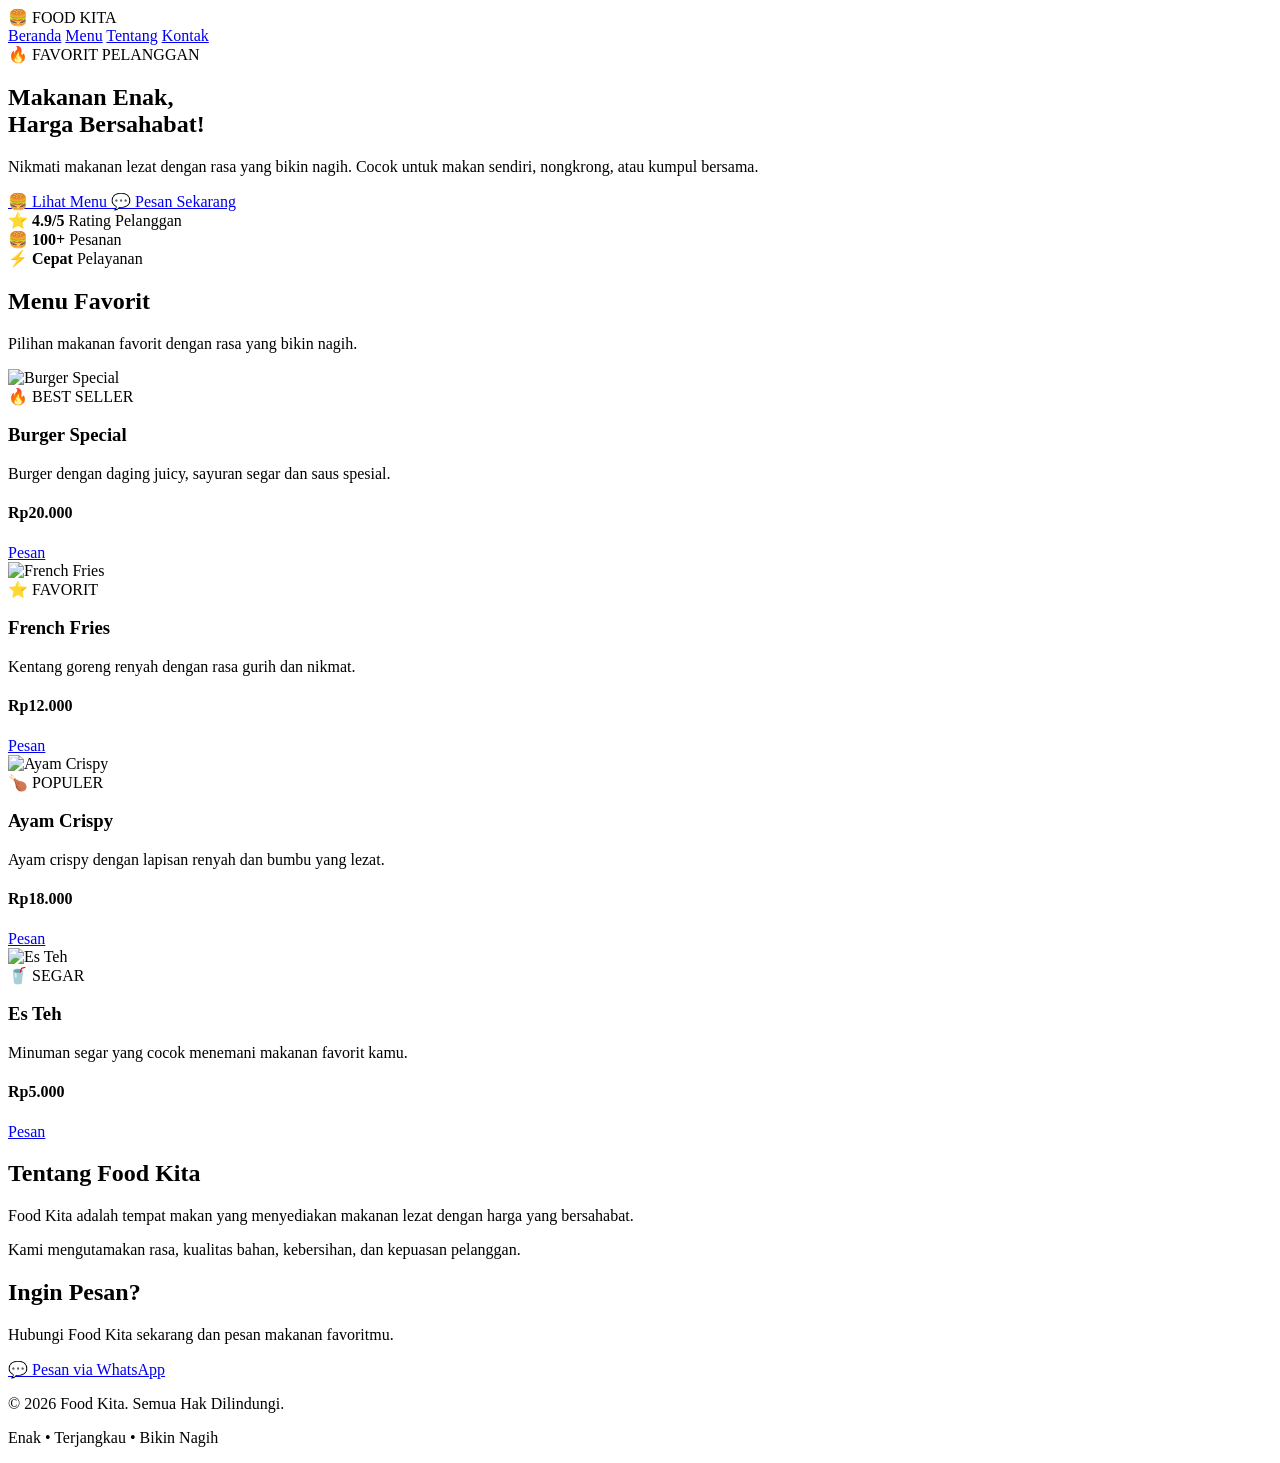
==== Food_kita/index.html @ 977f1ad2 "Menambahkan demo Food kita" ====
<!DOCTYPE html>
<html lang="id">

<head>
    <meta charset="UTF-8">
    <meta name="viewport" content="width=device-width, initial-scale=1.0">

    <title>Food Kita - Makanan Lezat</title>

    <link rel="stylesheet" href="food.css">
</head>

<body>

    <!-- NAVBAR -->
    <header>

        <div class="logo">🍔 FOOD KITA</div>

        <nav>
            <a href="#beranda">Beranda</a>
            <a href="#menu">Menu</a>
            <a href="#tentang">Tentang</a>
            <a href="#kontak">Kontak</a>
        </nav>

    </header>


  <!-- HERO -->
<section class="hero" id="beranda">

    <div class="hero-content">

        <span class="hero-badge">
            🔥 FAVORIT PELANGGAN
        </span>

        <h1>
            Makanan Enak,<br>
            Harga Bersahabat!
        </h1>

        <p>
            Nikmati makanan lezat dengan rasa yang bikin nagih.
            Cocok untuk makan sendiri, nongkrong, atau kumpul bersama.
        </p>

        <div class="hero-buttons">

            <a href="#menu" class="btn">
                🍔 Lihat Menu
            </a>

            <a
                href="https://wa.me/6285773304231?text=Halo%20Food%20Kita%2C%20saya%20ingin%20memesan%20makanan."
                class="btn-outline"
                target="_blank"
                rel="noopener noreferrer">
                💬 Pesan Sekarang
            </a>

        </div>

        <div class="hero-info">

            <div>
                <strong>⭐ 4.9/5</strong>
                <span>Rating Pelanggan</span>
            </div>

            <div>
                <strong>🍔 100+</strong>
                <span>Pesanan</span>
            </div>

            <div>
                <strong>⚡ Cepat</strong>
                <span>Pelayanan</span>
            </div>

        </div>

    </div>

</section>
   <!-- MENU -->
<section class="section" id="menu">

    <h2>Menu Favorit</h2>

    <p class="menu-subtitle">
        Pilihan makanan favorit dengan rasa yang bikin nagih.
    </p>

    <div class="menu-container">

        <!-- BURGER -->
        <div class="menu-card">

            <div class="food-image">
                <img
                    src="https://images.unsplash.com/photo-1568901346375-23c9450c58cd?auto=format&fit=crop&w=700&q=85"
                    alt="Burger Special">
            </div>

            <div class="menu-content">

                <span class="menu-label">
                    🔥 BEST SELLER
                </span>

                <h3>Burger Special</h3>

                <p>
                    Burger dengan daging juicy,
                    sayuran segar dan saus spesial.
                </p>

                <div class="menu-bottom">

                    <h4>Rp20.000</h4>

                    <a
                        href="https://wa.me/6285773304231?text=Halo%20Food%20Kita%2C%20saya%20ingin%20memesan%20Burger%20Special%20seharga%20Rp20.000."
                        target="_blank"
                        rel="noopener noreferrer">
                        Pesan
                    </a>

                </div>

            </div>

        </div>


        <!-- FRENCH FRIES -->
        <div class="menu-card">

            <div class="food-image">
                <img
                    src="https://images.unsplash.com/photo-1573080496219-bb080dd4f877?auto=format&fit=crop&w=700&q=85"
                    alt="French Fries">
            </div>

            <div class="menu-content">

                <span class="menu-label">
                    ⭐ FAVORIT
                </span>

                <h3>French Fries</h3>

                <p>
                    Kentang goreng renyah dengan
                    rasa gurih dan nikmat.
                </p>

                <div class="menu-bottom">

                    <h4>Rp12.000</h4>

                    <a
                        href="https://wa.me/6285773304231?text=Halo%20Food%20Kita%2C%20saya%20ingin%20memesan%20French%20Fries%20seharga%20Rp12.000."
                        target="_blank"
                        rel="noopener noreferrer">
                        Pesan
                    </a>

                </div>

            </div>

        </div>


        <!-- AYAM CRISPY -->
        <div class="menu-card">

            <div class="food-image">
                <img
                    src="https://images.unsplash.com/photo-1626082927389-6cd097cdc6ec?auto=format&fit=crop&w=700&q=85"
                    alt="Ayam Crispy">
            </div>

            <div class="menu-content">

                <span class="menu-label">
                    🍗 POPULER
                </span>

                <h3>Ayam Crispy</h3>

                <p>
                    Ayam crispy dengan lapisan renyah
                    dan bumbu yang lezat.
                </p>

                <div class="menu-bottom">

                    <h4>Rp18.000</h4>

                    <a
                        href="https://wa.me/6285773304231?text=Halo%20Food%20Kita%2C%20saya%20ingin%20memesan%20Ayam%20Crispy%20seharga%20Rp18.000."
                        target="_blank"
                        rel="noopener noreferrer">
                        Pesan
                    </a>

                </div>

            </div>

        </div>


        <!-- ES TEH -->
        <div class="menu-card">

            <div class="food-image">
                <img
                    src="https://images.unsplash.com/photo-1556679343-c7306c1976bc?auto=format&fit=crop&w=700&q=85"
                    alt="Es Teh">
            </div>

            <div class="menu-content">

                <span class="menu-label">
                    🥤 SEGAR
                </span>

                <h3>Es Teh</h3>

                <p>
                    Minuman segar yang cocok
                    menemani makanan favorit kamu.
                </p>

                <div class="menu-bottom">

                    <h4>Rp5.000</h4>

                    <a
                        href="https://wa.me/6285773304231?text=Halo%20Food%20Kita%2C%20saya%20ingin%20memesan%20Es%20Teh%20seharga%20Rp5.000."
                        target="_blank"
                        rel="noopener noreferrer">
                        Pesan
                    </a>

                </div>

            </div>

        </div>

    </div>

</section>

    <!-- TENTANG -->
    <section class="about" id="tentang">

        <div class="about-content">

            <h2>Tentang Food Kita</h2>

            <p>
                Food Kita adalah tempat makan yang menyediakan
                makanan lezat dengan harga yang bersahabat.
            </p>

            <p>
                Kami mengutamakan rasa, kualitas bahan,
                kebersihan, dan kepuasan pelanggan.
            </p>

        </div>

    </section>


    <!-- KONTAK -->
    <section class="contact" id="kontak">

        <h2>Ingin Pesan?</h2>

        <p>
            Hubungi Food Kita sekarang dan pesan makanan favoritmu.
        </p>

        <a
            href="https://wa.me/6285773304231?text=Halo%20Food%20Kita%2C%20saya%20ingin%20memesan%20makanan."
            class="whatsapp"
            target="_blank"
            rel="noopener noreferrer">
            💬 Pesan via WhatsApp
        </a>

    </section>


    <!-- FOOTER -->
    <footer>

        <p>
            © 2026 Food Kita. Semua Hak Dilindungi.
        </p>

        <p>
            Enak • Terjangkau • Bikin Nagih
        </p>

    </footer>

</body>

</html>
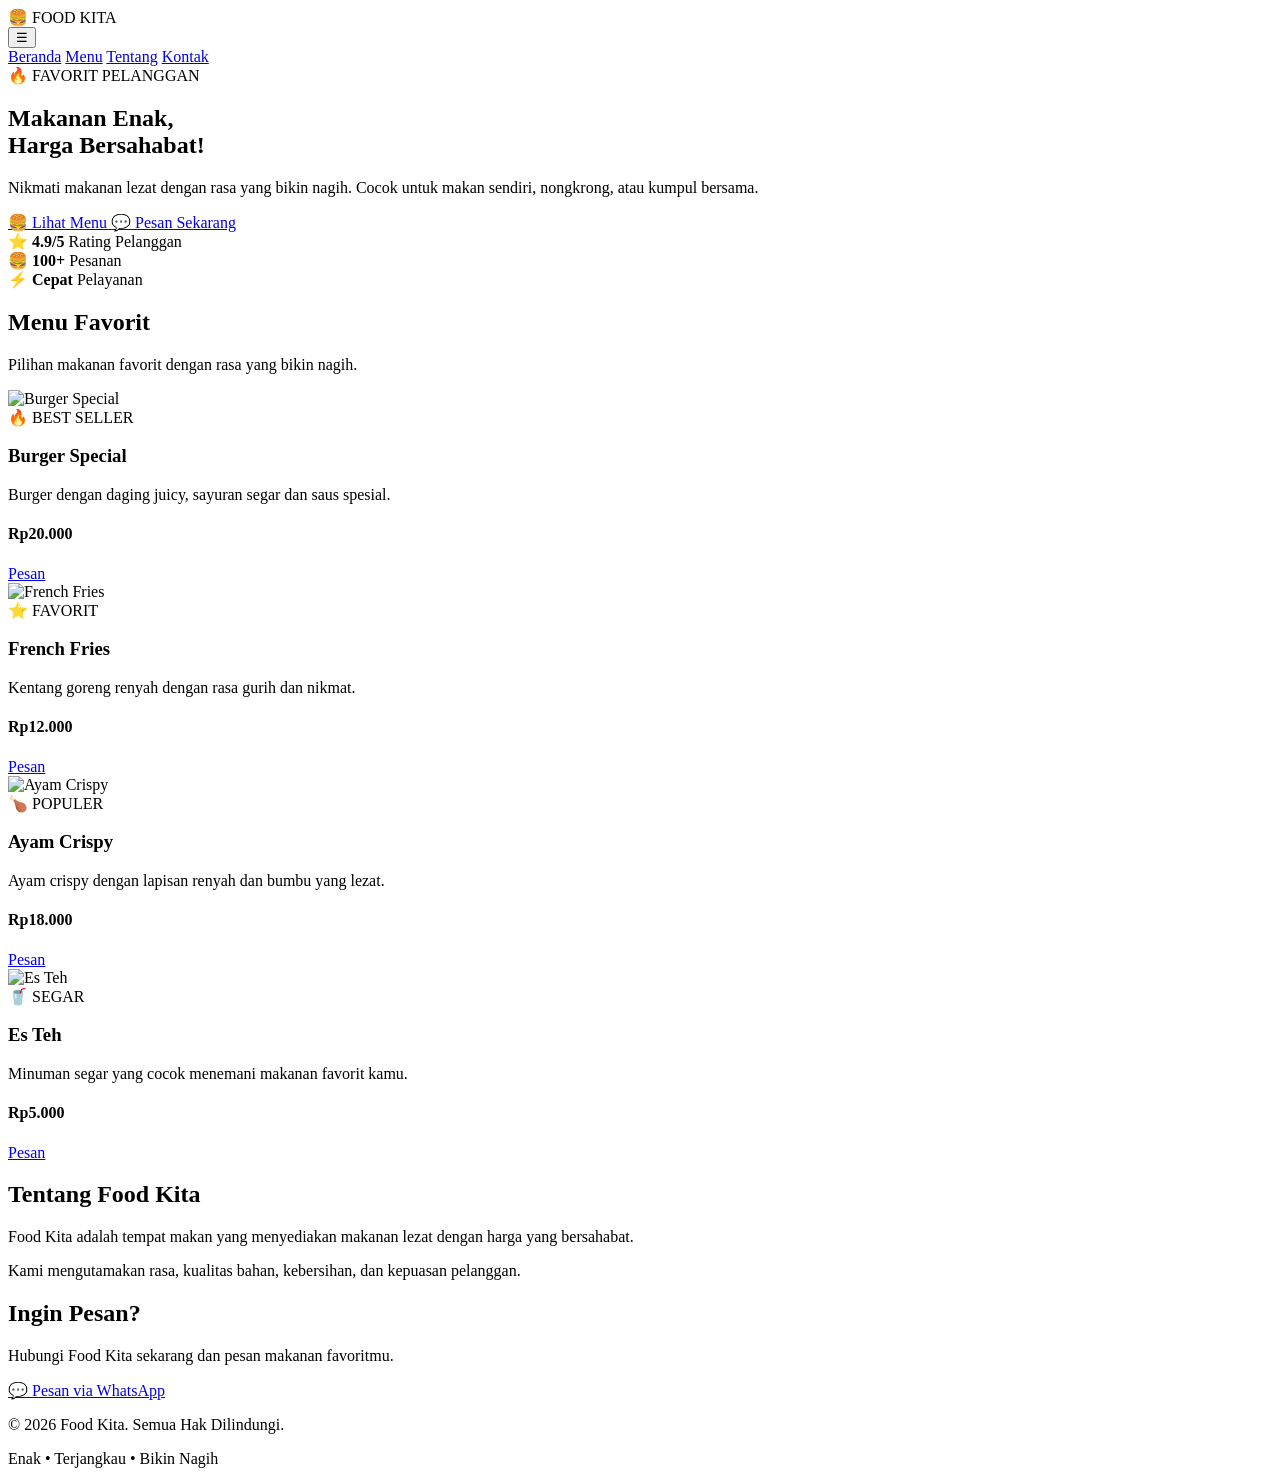
==== commit 9bd59258: "Menambahkan hamburger menu Food kita" ====
--- a/Food_kita/index.html
+++ b/Food_kita/index.html
@@ -15,16 +15,20 @@
     <!-- NAVBAR -->
     <header>
 
-        <div class="logo">🍔 FOOD KITA</div>
-
-        <nav>
-            <a href="#beranda">Beranda</a>
-            <a href="#menu">Menu</a>
-            <a href="#tentang">Tentang</a>
-            <a href="#kontak">Kontak</a>
-        </nav>
-
-    </header>
+    <div class="logo">🍔 FOOD KITA</div>
+
+    <button class="hamburger" id="hamburger">
+        ☰
+    </button>
+
+    <nav id="nav-menu">
+        <a href="#beranda">Beranda</a>
+        <a href="#menu">Menu</a>
+        <a href="#tentang">Tentang</a>
+        <a href="#kontak">Kontak</a>
+    </nav>
+
+</header>
 
 
   <!-- HERO -->
@@ -312,6 +316,10 @@
         </p>
 
     </footer>
+</footer>
+
+<script src="script.js"></script>
+
 
 </body>
 
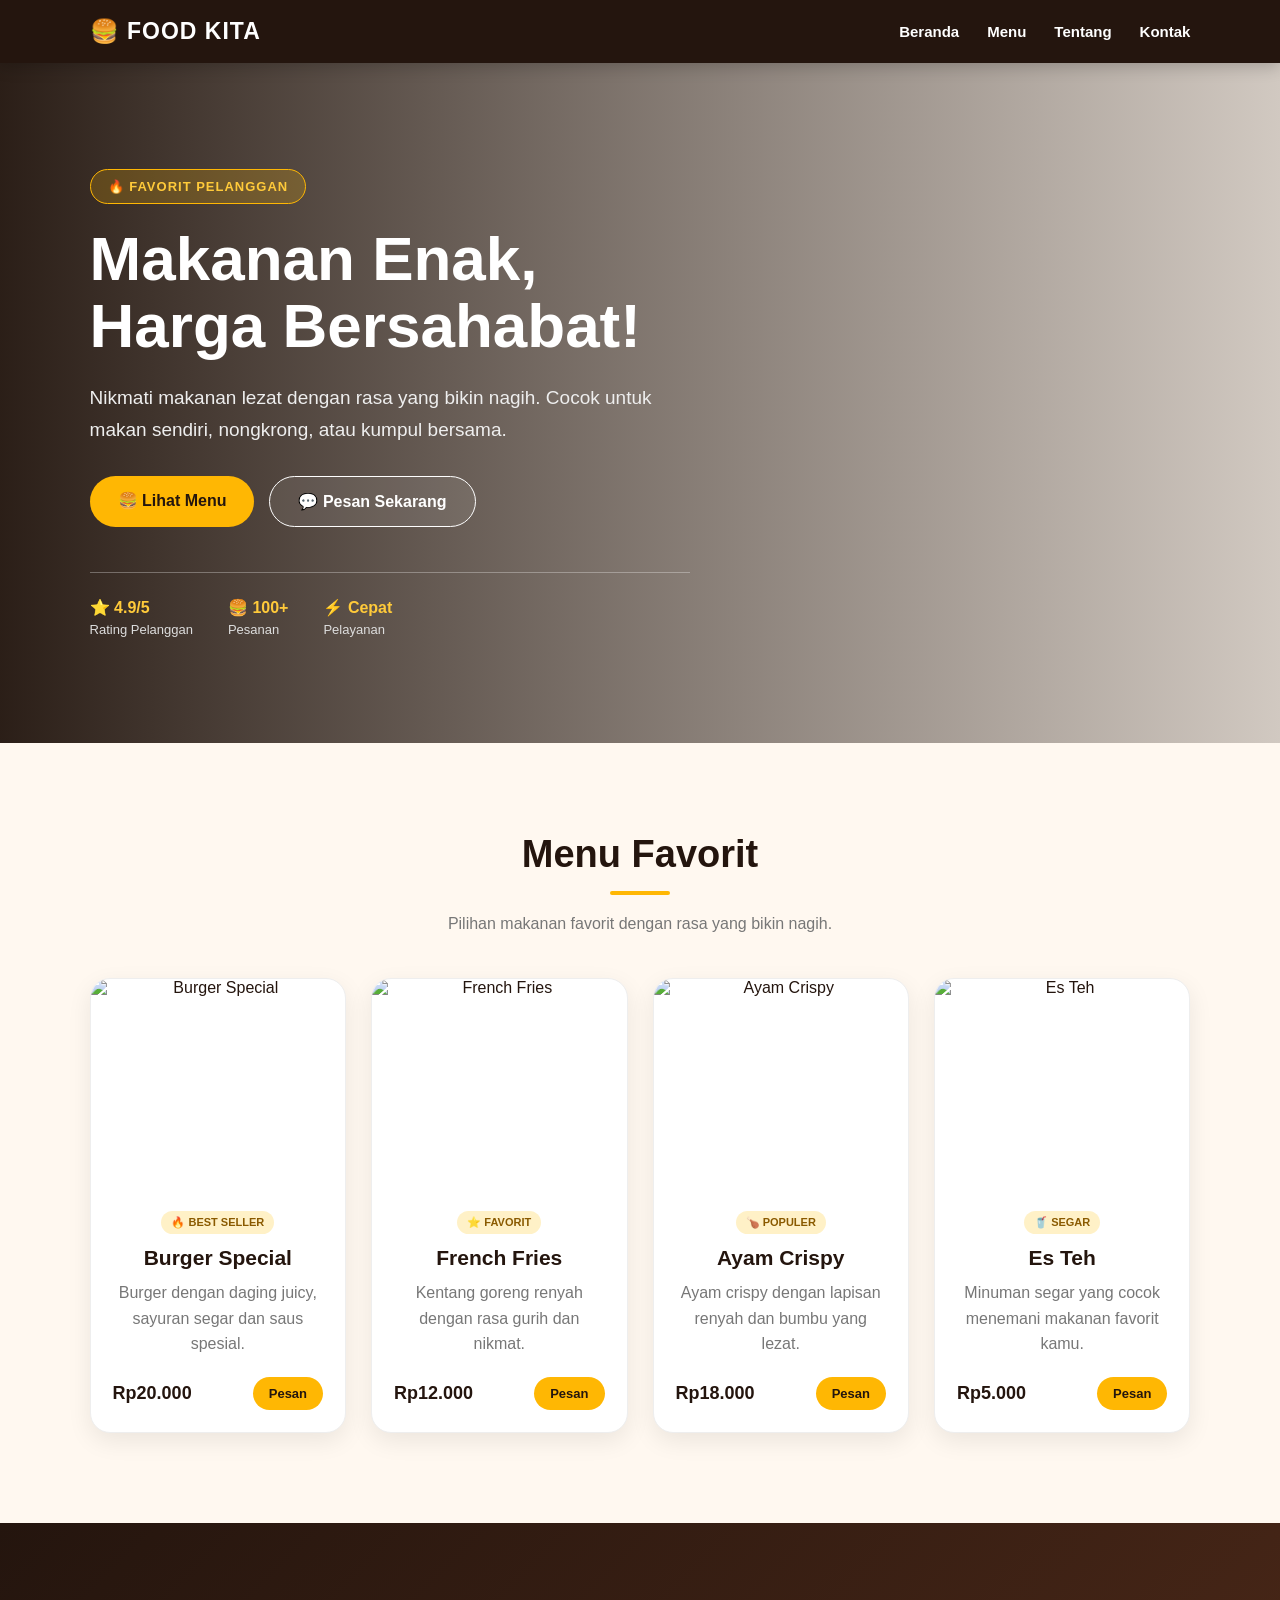
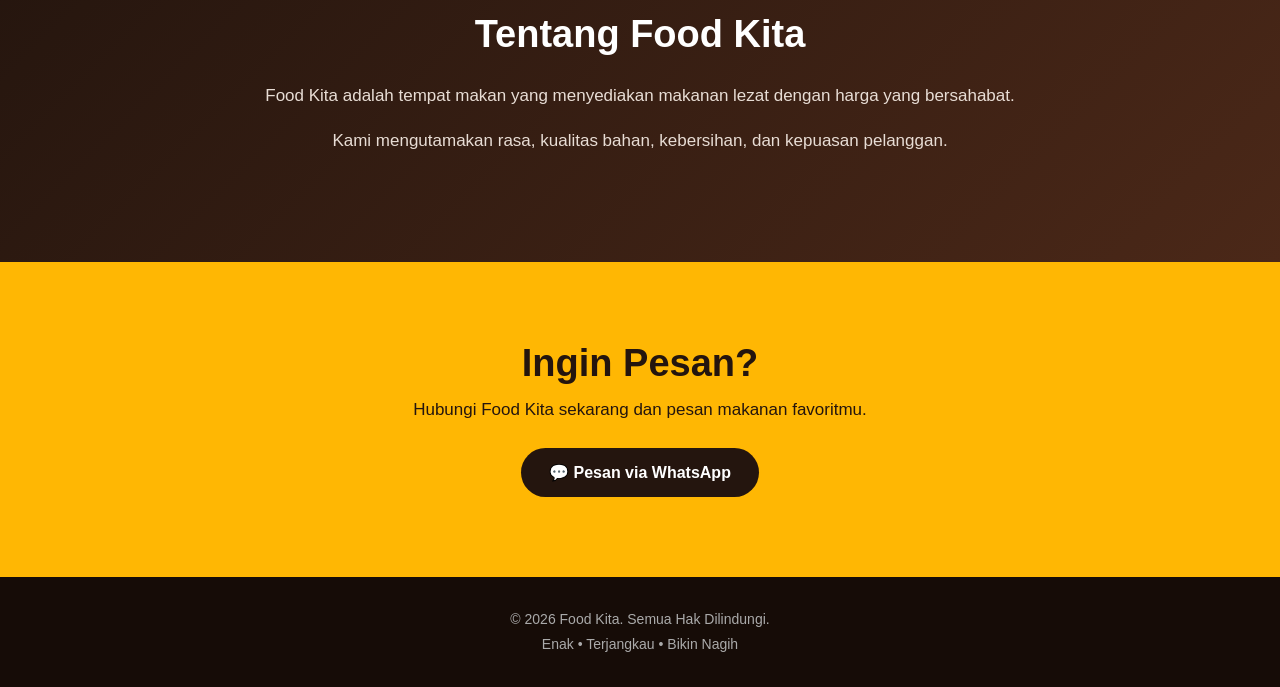
==== commit 1ebf3c4b: "Menambahkan nama file css Food kita" ====
--- a/Food_kita/index.html
+++ b/Food_kita/index.html
@@ -7,7 +7,7 @@
 
     <title>Food Kita - Makanan Lezat</title>
 
-    <link rel="stylesheet" href="food.css">
+    <link rel="stylesheet" href="Food.css">
 </head>
 
 <body>
--- a/Food_kita/Food.css
+++ b/Food_kita/Food.css
@@ -0,0 +1,791 @@
+/* =========================
+   RESET
+========================= */
+
+* {
+    margin: 0;
+    padding: 0;
+    box-sizing: border-box;
+}
+
+html {
+    scroll-behavior: smooth;
+}
+
+body {
+    font-family: Arial, sans-serif;
+    background: #fff8f0;
+    color: #24150e;
+}
+
+
+/* =========================
+   NAVBAR
+========================= */
+
+header {
+    background: #24150e;
+
+    padding: 18px 7%;
+
+    display: flex;
+    justify-content: space-between;
+    align-items: center;
+
+    position: sticky;
+    top: 0;
+    z-index: 1000;
+
+    box-shadow: 0 4px 15px rgba(0, 0, 0, 0.2);
+}
+
+.logo {
+    color: white;
+
+    font-size: 23px;
+
+    font-weight: bold;
+
+    letter-spacing: 1px;
+}
+
+nav {
+    display: flex;
+
+    gap: 28px;
+}
+
+nav a {
+    color: white;
+
+    text-decoration: none;
+
+    font-size: 15px;
+
+    font-weight: bold;
+
+    transition: 0.3s;
+}
+
+nav a:hover {
+    color: #ffb703;
+}
+
+
+/* =========================
+   HERO
+========================= */
+
+.hero {
+    min-height: 680px;
+
+    background:
+        linear-gradient(
+            90deg,
+            rgba(25, 12, 5, 0.92),
+            rgba(25, 12, 5, 0.55),
+            rgba(25, 12, 5, 0.2)
+        ),
+        url("https://images.unsplash.com/photo-1504674900247-0877df9cc836?auto=format&fit=crop&w=1800&q=85");
+
+    background-size: cover;
+
+    background-position: center;
+
+    display: flex;
+
+    align-items: center;
+
+    padding: 80px 7%;
+
+    color: white;
+}
+
+.hero-content {
+    max-width: 680px;
+}
+
+
+/* BADGE */
+
+.hero-badge {
+    display: inline-block;
+
+    padding: 9px 17px;
+
+    margin-bottom: 22px;
+
+    border-radius: 30px;
+
+    background: rgba(255, 183, 3, 0.2);
+
+    border: 1px solid #ffb703;
+
+    color: #ffca3a;
+
+    font-size: 13px;
+
+    font-weight: bold;
+
+    letter-spacing: 1px;
+}
+
+
+/* JUDUL */
+
+.hero h1 {
+    font-size: 62px;
+
+    line-height: 1.08;
+
+    margin-bottom: 22px;
+
+    font-weight: 800;
+}
+
+
+/* DESKRIPSI */
+
+.hero p {
+    max-width: 600px;
+
+    margin-bottom: 30px;
+
+    font-size: 19px;
+
+    line-height: 1.7;
+
+    color: #eeeeee;
+}
+
+
+/* =========================
+   HERO BUTTON
+========================= */
+
+.hero-buttons {
+    display: flex;
+
+    gap: 15px;
+
+    flex-wrap: wrap;
+}
+
+.btn {
+    display: inline-block;
+
+    padding: 15px 28px;
+
+    border-radius: 30px;
+
+    background: #ffb703;
+
+    color: #24150e;
+
+    text-decoration: none;
+
+    font-weight: bold;
+
+    transition: 0.3s;
+}
+
+.btn:hover {
+    background: #ffd166;
+
+    transform: translateY(-3px);
+}
+
+.btn-outline {
+    display: inline-block;
+
+    padding: 15px 28px;
+
+    border-radius: 30px;
+
+    background: rgba(255, 255, 255, 0.08);
+
+    border: 1px solid white;
+
+    color: white;
+
+    text-decoration: none;
+
+    font-weight: bold;
+
+    transition: 0.3s;
+}
+
+.btn-outline:hover {
+    background: white;
+
+    color: #24150e;
+}
+
+
+/* =========================
+   HERO INFO
+========================= */
+
+.hero-info {
+    display: flex;
+
+    gap: 35px;
+
+    margin-top: 45px;
+
+    padding-top: 25px;
+
+    border-top: 1px solid rgba(255,255,255,0.3);
+}
+
+.hero-info div {
+    display: flex;
+
+    flex-direction: column;
+
+    gap: 5px;
+}
+
+.hero-info strong {
+    color: #ffca3a;
+
+    font-size: 16px;
+}
+
+.hero-info span {
+    color: #ddd;
+
+    font-size: 13px;
+}
+
+
+/* =========================
+   SECTION
+========================= */
+
+.section {
+    padding: 90px 7%;
+
+    text-align: center;
+}
+
+.section h2 {
+    font-size: 38px;
+
+    margin-bottom: 50px;
+
+    color: #24150e;
+}
+
+.section h2::after {
+    content: "";
+
+    display: block;
+
+    width: 60px;
+
+    height: 4px;
+
+    margin: 15px auto 0;
+
+    background: #ffb703;
+
+    border-radius: 10px;
+}
+
+
+/* =========================
+   MENU
+========================= */
+
+.menu-subtitle {
+    color: #777;
+
+    margin-top: -30px;
+
+    margin-bottom: 45px;
+
+    font-size: 16px;
+}
+
+.menu-container {
+    display: grid;
+
+    grid-template-columns: repeat(4, 1fr);
+
+    gap: 25px;
+}
+
+.menu-card {
+    background: white;
+
+    border-radius: 20px;
+
+    overflow: hidden;
+
+    border: 1px solid #eee;
+
+    box-shadow:
+        0 8px 25px rgba(0, 0, 0, 0.08);
+
+    transition: 0.3s;
+}
+
+.menu-card:hover {
+    transform: translateY(-8px);
+
+    box-shadow:
+        0 15px 35px rgba(0, 0, 0, 0.14);
+}
+
+
+/* FOTO */
+
+.food-image {
+    width: 100%;
+
+    height: 210px;
+
+    overflow: hidden;
+}
+
+.food-image img {
+    width: 100%;
+
+    height: 100%;
+
+    object-fit: cover;
+
+    display: block;
+
+    transition: 0.4s;
+}
+
+.menu-card:hover .food-image img {
+    transform: scale(1.08);
+}
+
+
+/* ISI MENU */
+
+.menu-content {
+    padding: 22px;
+}
+
+.menu-label {
+    display: inline-block;
+
+    padding: 5px 10px;
+
+    border-radius: 20px;
+
+    background: #fff1c7;
+
+    color: #8a5a00;
+
+    font-size: 11px;
+
+    font-weight: bold;
+
+    margin-bottom: 12px;
+}
+
+.menu-card h3 {
+    font-size: 21px;
+
+    margin-bottom: 10px;
+
+    color: #24150e;
+}
+
+.menu-card p {
+    color: #777;
+
+    line-height: 1.6;
+
+    margin-bottom: 20px;
+
+    min-height: 75px;
+}
+
+
+/* HARGA + PESAN */
+
+.menu-bottom {
+    display: flex;
+
+    align-items: center;
+
+    justify-content: space-between;
+
+    gap: 10px;
+}
+
+.menu-bottom h4 {
+    color: #24150e;
+
+    font-size: 18px;
+}
+
+.menu-bottom a {
+    background: #ffb703;
+
+    color: #24150e;
+
+    padding: 9px 16px;
+
+    border-radius: 20px;
+
+    text-decoration: none;
+
+    font-weight: bold;
+
+    font-size: 13px;
+
+    transition: 0.3s;
+}
+
+.menu-bottom a:hover {
+    background: #24150e;
+
+    color: white;
+}
+
+
+/* =========================
+   ABOUT
+========================= */
+
+.about {
+    padding: 90px 7%;
+
+    background:
+        linear-gradient(
+            135deg,
+            #24150e,
+            #4b2818
+        );
+
+    color: white;
+
+    text-align: center;
+}
+
+.about-content {
+    max-width: 800px;
+
+    margin: auto;
+}
+
+.about h2 {
+    font-size: 38px;
+
+    margin-bottom: 25px;
+}
+
+.about p {
+    color: #e8ddd5;
+
+    line-height: 1.8;
+
+    margin-bottom: 15px;
+
+    font-size: 17px;
+}
+
+
+/* =========================
+   CONTACT
+========================= */
+
+.contact {
+    padding: 80px 7%;
+
+    text-align: center;
+
+    background: #ffb703;
+}
+
+.contact h2 {
+    font-size: 38px;
+
+    margin-bottom: 15px;
+}
+
+.contact p {
+    margin-bottom: 28px;
+
+    font-size: 17px;
+}
+
+.whatsapp {
+    display: inline-block;
+
+    padding: 15px 28px;
+
+    background: #24150e;
+
+    color: white;
+
+    border-radius: 30px;
+
+    text-decoration: none;
+
+    font-weight: bold;
+
+    transition: 0.3s;
+}
+
+.whatsapp:hover {
+    transform: translateY(-3px);
+
+    background: #3b2418;
+}
+
+
+/* =========================
+   FOOTER
+========================= */
+
+footer {
+    padding: 30px 15px;
+
+    background: #160c07;
+
+    color: #aaa;
+
+    text-align: center;
+
+    line-height: 1.8;
+
+    font-size: 14px;
+}
+
+
+/* =========================
+   ANIMATION
+========================= */
+
+.hero-content {
+    animation: muncul 0.8s ease;
+}
+
+@keyframes muncul {
+
+    from {
+        opacity: 0;
+
+        transform: translateY(30px);
+    }
+
+    to {
+        opacity: 1;
+
+        transform: translateY(0);
+    }
+
+}
+
+
+/* =========================
+   TABLET
+========================= */
+
+@media (max-width: 900px) {
+
+    .menu-container {
+        grid-template-columns: repeat(2, 1fr);
+    }
+
+    .hero h1 {
+        font-size: 48px;
+    }
+
+}
+
+
+/* =========================
+   HP
+========================= */
+
+@media (max-width: 600px) {
+
+    header {
+        padding: 16px 6%;
+
+        flex-direction: column;
+
+        gap: 15px;
+    }
+
+    nav {
+        gap: 15px;
+
+        flex-wrap: wrap;
+
+        justify-content: center;
+    }
+
+    nav a {
+        font-size: 13px;
+    }
+
+
+    /* HERO HP */
+
+    .hero {
+        min-height: 680px;
+
+        padding: 60px 7%;
+
+        background-position: center;
+    }
+
+    .hero h1 {
+        font-size: 40px;
+    }
+
+    .hero p {
+        font-size: 16px;
+    }
+
+
+    /* BUTTON HP */
+
+    .hero-buttons {
+        flex-direction: column;
+
+        width: 100%;
+    }
+
+    .btn,
+    .btn-outline {
+        width: 100%;
+
+        text-align: center;
+    }
+
+
+    /* INFO HP */
+
+    .hero-info {
+        gap: 18px;
+
+        flex-wrap: wrap;
+
+        margin-top: 35px;
+    }
+
+    .hero-info strong {
+        font-size: 14px;
+    }
+
+    .hero-info span {
+        font-size: 11px;
+    }
+
+
+   /* MENU HP */
+
+.section {
+    padding: 65px 6%;
+}
+
+.section h2 {
+    font-size: 30px;
+}
+
+.menu-container {
+    grid-template-columns: 1fr;
+}
+
+.menu-card p {
+    min-height: auto;
+}
+
+/* FOTO MENU DI HP */
+
+.food-image {
+    height: 220px;
+}
+
+.menu-content {
+    padding: 20px;
+}
+
+.menu-card p {
+    min-height: auto;
+}
+
+    /* CONTACT HP */
+
+    .contact {
+        padding: 65px 7%;
+    }
+
+    .contact h2 {
+        font-size: 30px;
+    }
+
+
+    /* FOOTER HP */
+
+    footer {
+        font-size: 12px;
+    }
+
+}
+/* =========================
+   HAMBURGER MENU
+========================= */
+
+.hamburger {
+    display: none;
+    background: transparent;
+    border: none;
+    color: white;
+    font-size: 30px;
+    cursor: pointer;
+    padding: 5px 10px;
+    position: relative;
+    z-index: 2000;
+}
+
+
+/* =========================
+   HAMBURGER UNTUK HP
+========================= */
+
+@media (max-width: 600px) {
+
+    header {
+        position: relative;
+    }
+
+    .hamburger {
+        display: block;
+    }
+
+    nav {
+        display: none;
+        position: absolute;
+        top: 100%;
+        left: 0;
+        width: 100%;
+        background: #111;
+        flex-direction: column;
+        padding: 15px 0;
+        z-index: 1000;
+    }
+
+    nav.active {
+        display: flex;
+    }
+
+    nav a {
+        width: 100%;
+        text-align: center;
+        padding: 14px 20px;
+    }
+
+}
